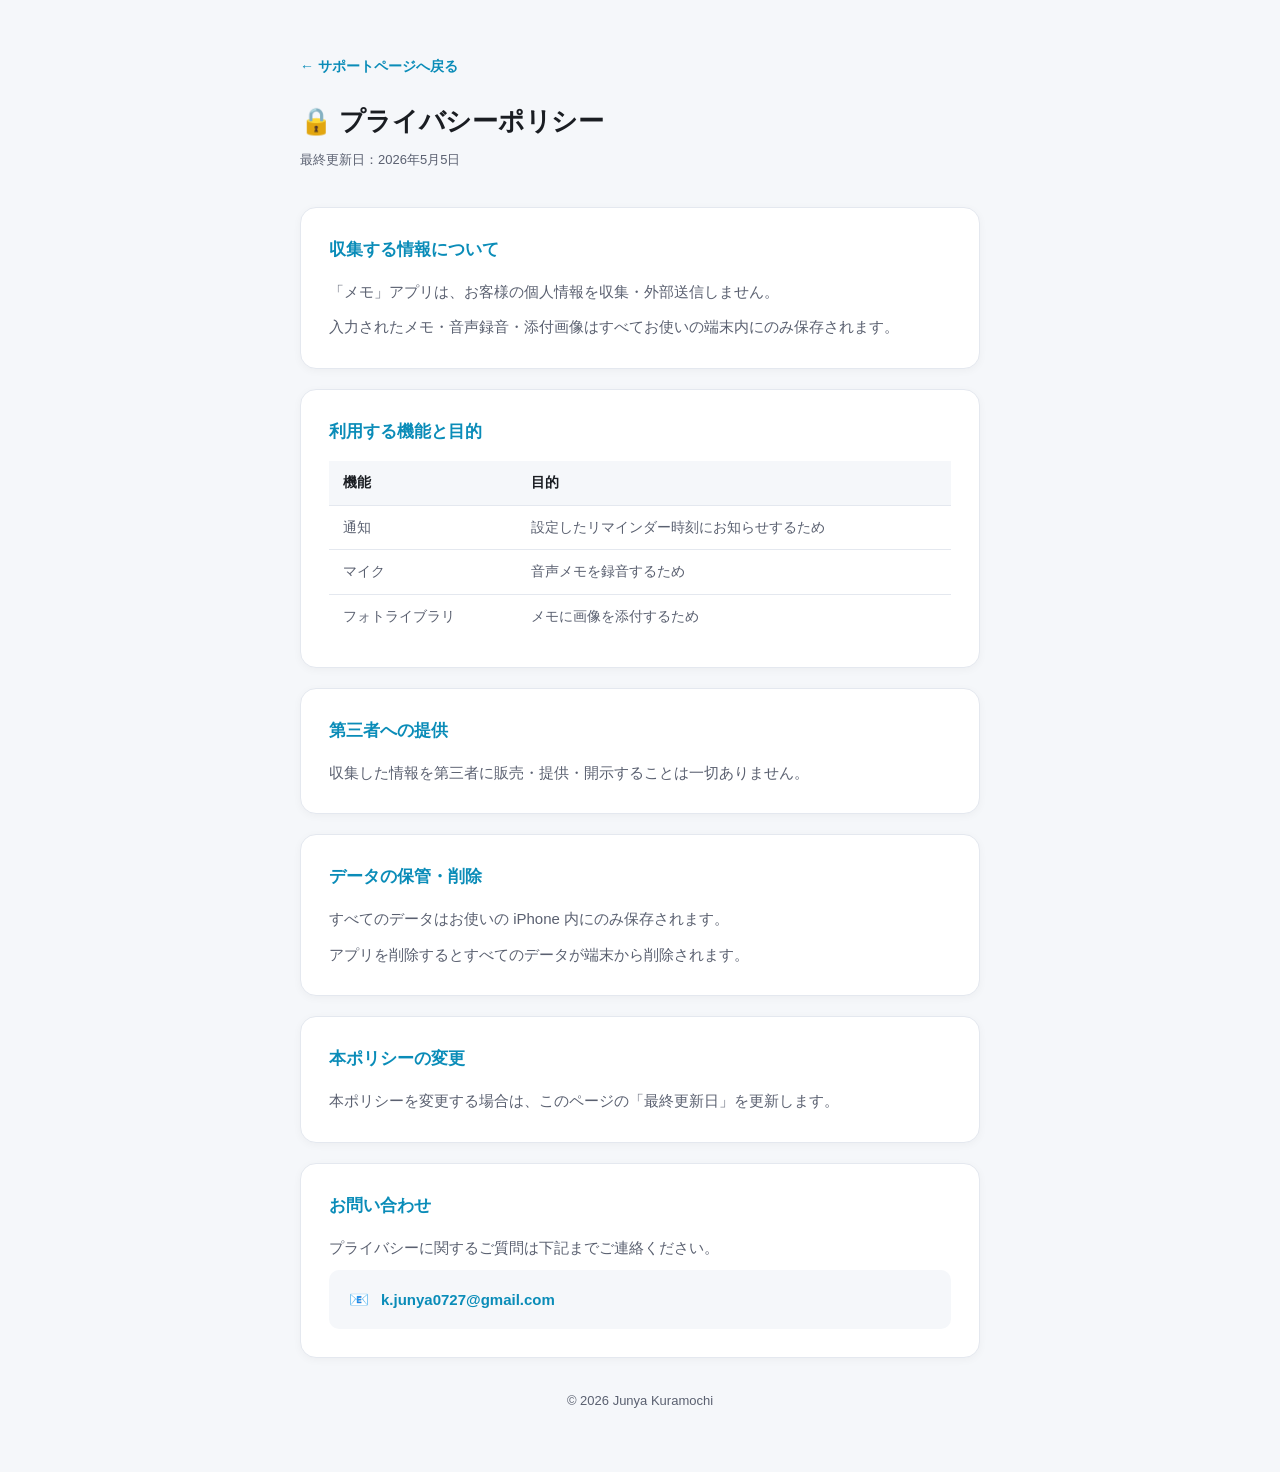
==== privacy.html @ 6b098549 "Add support and privacy policy pages for メモ app" ====
<!DOCTYPE html>
<html lang="ja">
<head>
  <meta charset="UTF-8">
  <meta name="viewport" content="width=device-width, initial-scale=1.0">
  <title>メモ - プライバシーポリシー</title>
  <style>
    *, *::before, *::after { box-sizing: border-box; margin: 0; padding: 0; }

    :root {
      --accent: #0a8cb8;
      --bg: #f5f7fa;
      --card: #ffffff;
      --text: #1a1d22;
      --sub: #5a6070;
      --border: #e4e8ef;
    }

    body {
      font-family: -apple-system, BlinkMacSystemFont, "Hiragino Sans", "Helvetica Neue", sans-serif;
      background: var(--bg);
      color: var(--text);
      line-height: 1.7;
      padding: 0 16px 60px;
    }

    header {
      max-width: 680px;
      margin: 0 auto;
      padding: 52px 0 36px;
    }

    .back {
      display: inline-flex;
      align-items: center;
      gap: 6px;
      color: var(--accent);
      text-decoration: none;
      font-size: 14px;
      font-weight: 600;
      margin-bottom: 20px;
    }

    header h1 {
      font-size: 26px;
      font-weight: 700;
      letter-spacing: -0.3px;
    }

    .updated {
      font-size: 13px;
      color: var(--sub);
      margin-top: 6px;
    }

    main {
      max-width: 680px;
      margin: 0 auto;
      display: flex;
      flex-direction: column;
      gap: 20px;
    }

    .card {
      background: var(--card);
      border-radius: 16px;
      padding: 28px;
      border: 1px solid var(--border);
      box-shadow: 0 2px 8px rgba(0,0,0,0.04);
    }

    .card h2 {
      font-size: 17px;
      font-weight: 700;
      margin-bottom: 14px;
      color: var(--accent);
    }

    .card p {
      font-size: 15px;
      color: var(--sub);
      margin-bottom: 10px;
    }

    .card p:last-child { margin-bottom: 0; }

    table {
      width: 100%;
      border-collapse: collapse;
      font-size: 14px;
      margin-top: 4px;
    }

    th {
      background: var(--bg);
      padding: 10px 14px;
      text-align: left;
      font-weight: 700;
      color: var(--text);
      border-bottom: 1px solid var(--border);
    }

    td {
      padding: 10px 14px;
      color: var(--sub);
      border-bottom: 1px solid var(--border);
      vertical-align: top;
    }

    tr:last-child td { border-bottom: none; }

    .contact-box {
      background: var(--bg);
      border-radius: 10px;
      padding: 16px 20px;
      display: flex;
      align-items: center;
      gap: 12px;
      margin-top: 8px;
    }

    .contact-box a {
      color: var(--accent);
      text-decoration: none;
      font-weight: 600;
      font-size: 15px;
    }

    footer {
      max-width: 680px;
      margin: 32px auto 0;
      text-align: center;
      font-size: 13px;
      color: var(--sub);
    }
  </style>
</head>
<body>
  <header>
    <a href="index.html" class="back">← サポートページへ戻る</a>
    <h1>🔒 プライバシーポリシー</h1>
    <p class="updated">最終更新日：2026年5月5日</p>
  </header>

  <main>
    <div class="card">
      <h2>収集する情報について</h2>
      <p>「メモ」アプリは、お客様の個人情報を収集・外部送信しません。</p>
      <p>入力されたメモ・音声録音・添付画像はすべてお使いの端末内にのみ保存されます。</p>
    </div>

    <div class="card">
      <h2>利用する機能と目的</h2>
      <table>
        <thead>
          <tr>
            <th>機能</th>
            <th>目的</th>
          </tr>
        </thead>
        <tbody>
          <tr>
            <td>通知</td>
            <td>設定したリマインダー時刻にお知らせするため</td>
          </tr>
          <tr>
            <td>マイク</td>
            <td>音声メモを録音するため</td>
          </tr>
          <tr>
            <td>フォトライブラリ</td>
            <td>メモに画像を添付するため</td>
          </tr>
        </tbody>
      </table>
    </div>

    <div class="card">
      <h2>第三者への提供</h2>
      <p>収集した情報を第三者に販売・提供・開示することは一切ありません。</p>
    </div>

    <div class="card">
      <h2>データの保管・削除</h2>
      <p>すべてのデータはお使いの iPhone 内にのみ保存されます。</p>
      <p>アプリを削除するとすべてのデータが端末から削除されます。</p>
    </div>

    <div class="card">
      <h2>本ポリシーの変更</h2>
      <p>本ポリシーを変更する場合は、このページの「最終更新日」を更新します。</p>
    </div>

    <div class="card">
      <h2>お問い合わせ</h2>
      <p>プライバシーに関するご質問は下記までご連絡ください。</p>
      <div class="contact-box">
        <span>📧</span>
        <a href="mailto:k.junya0727@gmail.com">k.junya0727@gmail.com</a>
      </div>
    </div>
  </main>

  <footer>
    <p>© 2026 Junya Kuramochi</p>
  </footer>
</body>
</html>
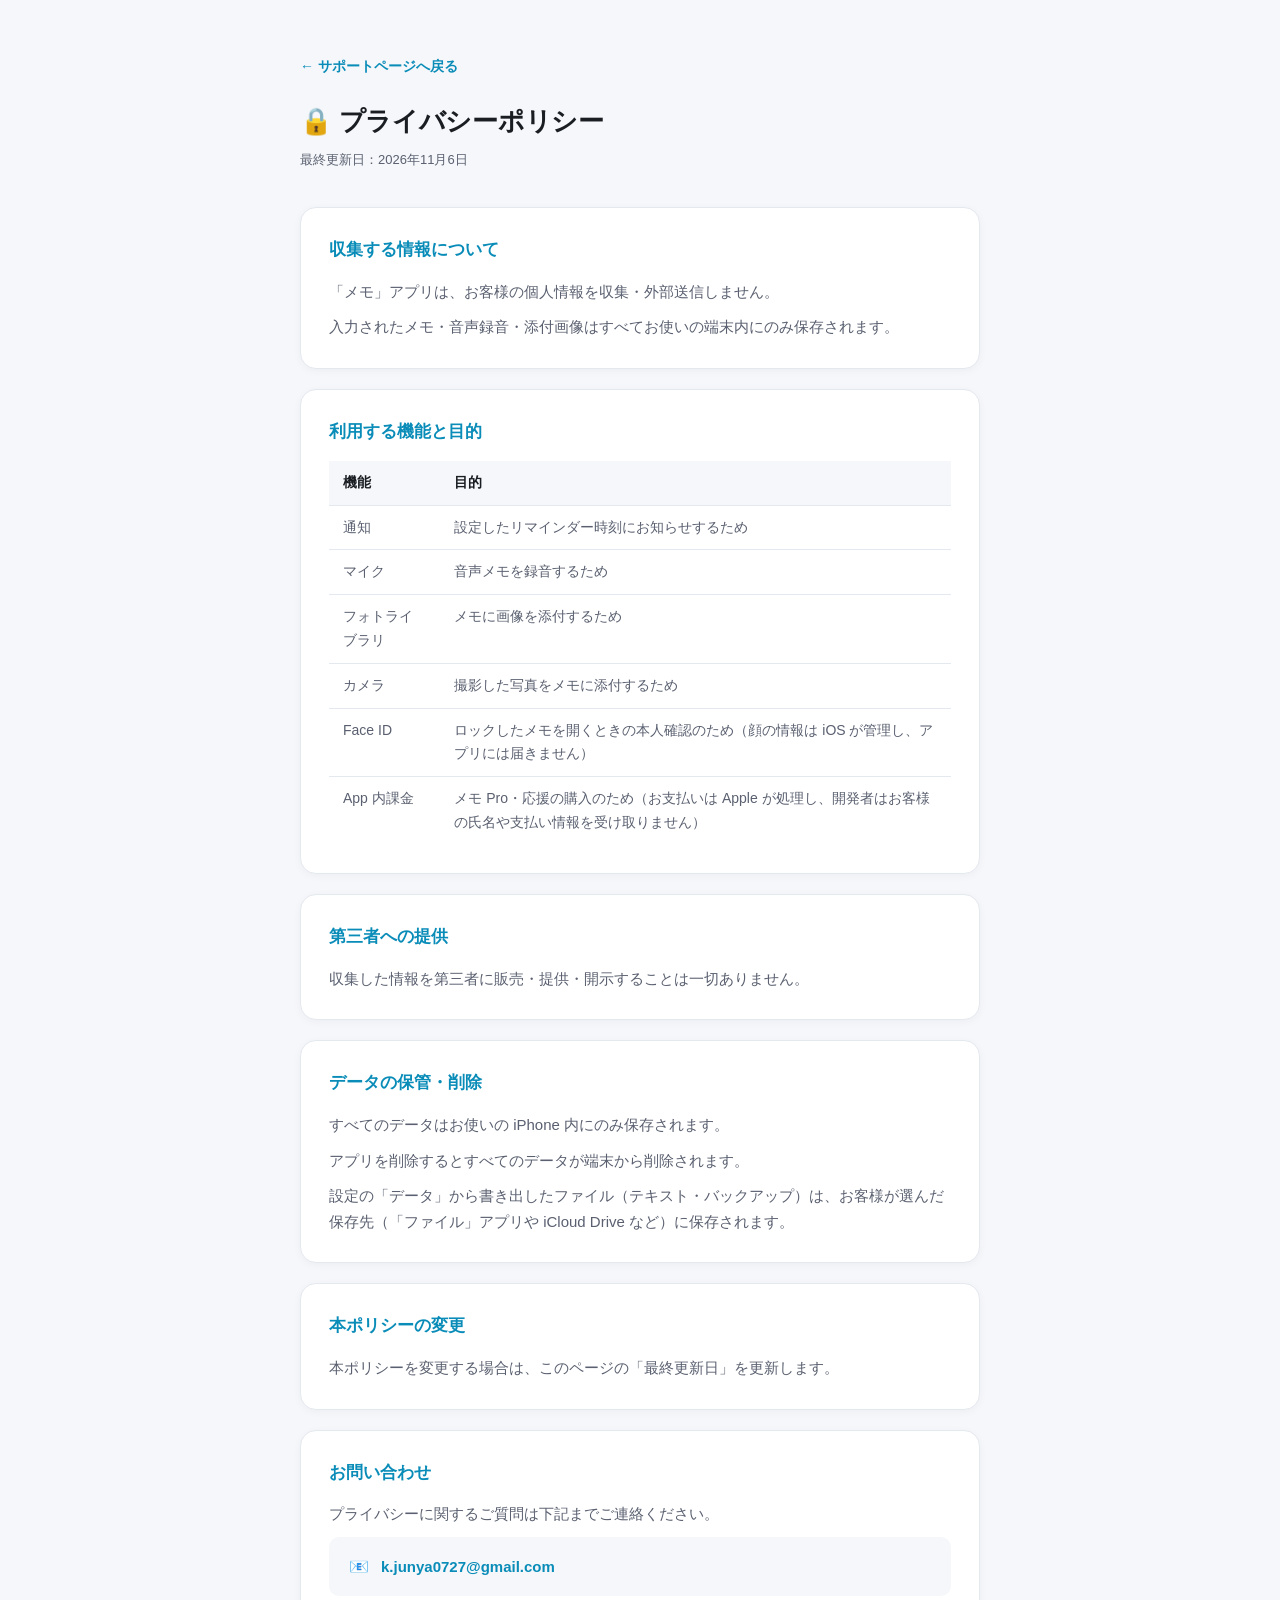
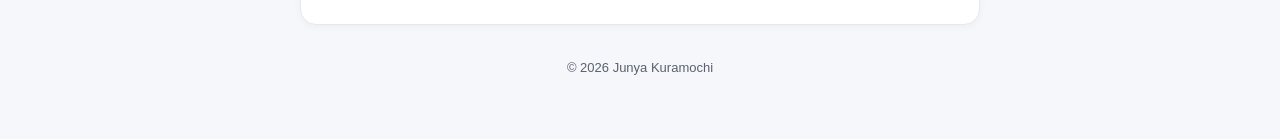
==== commit 9162d428: "プライバシーポリシーにカメラ・Face ID・App 内課金・書き出しを追記 Co-Authored-By: Claude Opus 5.5 <noreply@anthropic.com> Claud" ====
--- a/privacy.html
+++ b/privacy.html
@@ -139,7 +139,7 @@
   <header>
     <a href="index.html" class="back">← サポートページへ戻る</a>
     <h1>🔒 プライバシーポリシー</h1>
-    <p class="updated">最終更新日：2026年5月5日</p>
+    <p class="updated">最終更新日：2026年11月6日</p>
   </header>
 
   <main>
@@ -171,6 +171,18 @@
             <td>フォトライブラリ</td>
             <td>メモに画像を添付するため</td>
           </tr>
+          <tr>
+            <td>カメラ</td>
+            <td>撮影した写真をメモに添付するため</td>
+          </tr>
+          <tr>
+            <td>Face ID</td>
+            <td>ロックしたメモを開くときの本人確認のため（顔の情報は iOS が管理し、アプリには届きません）</td>
+          </tr>
+          <tr>
+            <td>App 内課金</td>
+            <td>メモ Pro・応援の購入のため（お支払いは Apple が処理し、開発者はお客様の氏名や支払い情報を受け取りません）</td>
+          </tr>
         </tbody>
       </table>
     </div>
@@ -184,6 +196,7 @@
       <h2>データの保管・削除</h2>
       <p>すべてのデータはお使いの iPhone 内にのみ保存されます。</p>
       <p>アプリを削除するとすべてのデータが端末から削除されます。</p>
+      <p>設定の「データ」から書き出したファイル（テキスト・バックアップ）は、お客様が選んだ保存先（「ファイル」アプリや iCloud Drive など）に保存されます。</p>
     </div>
 
     <div class="card">
